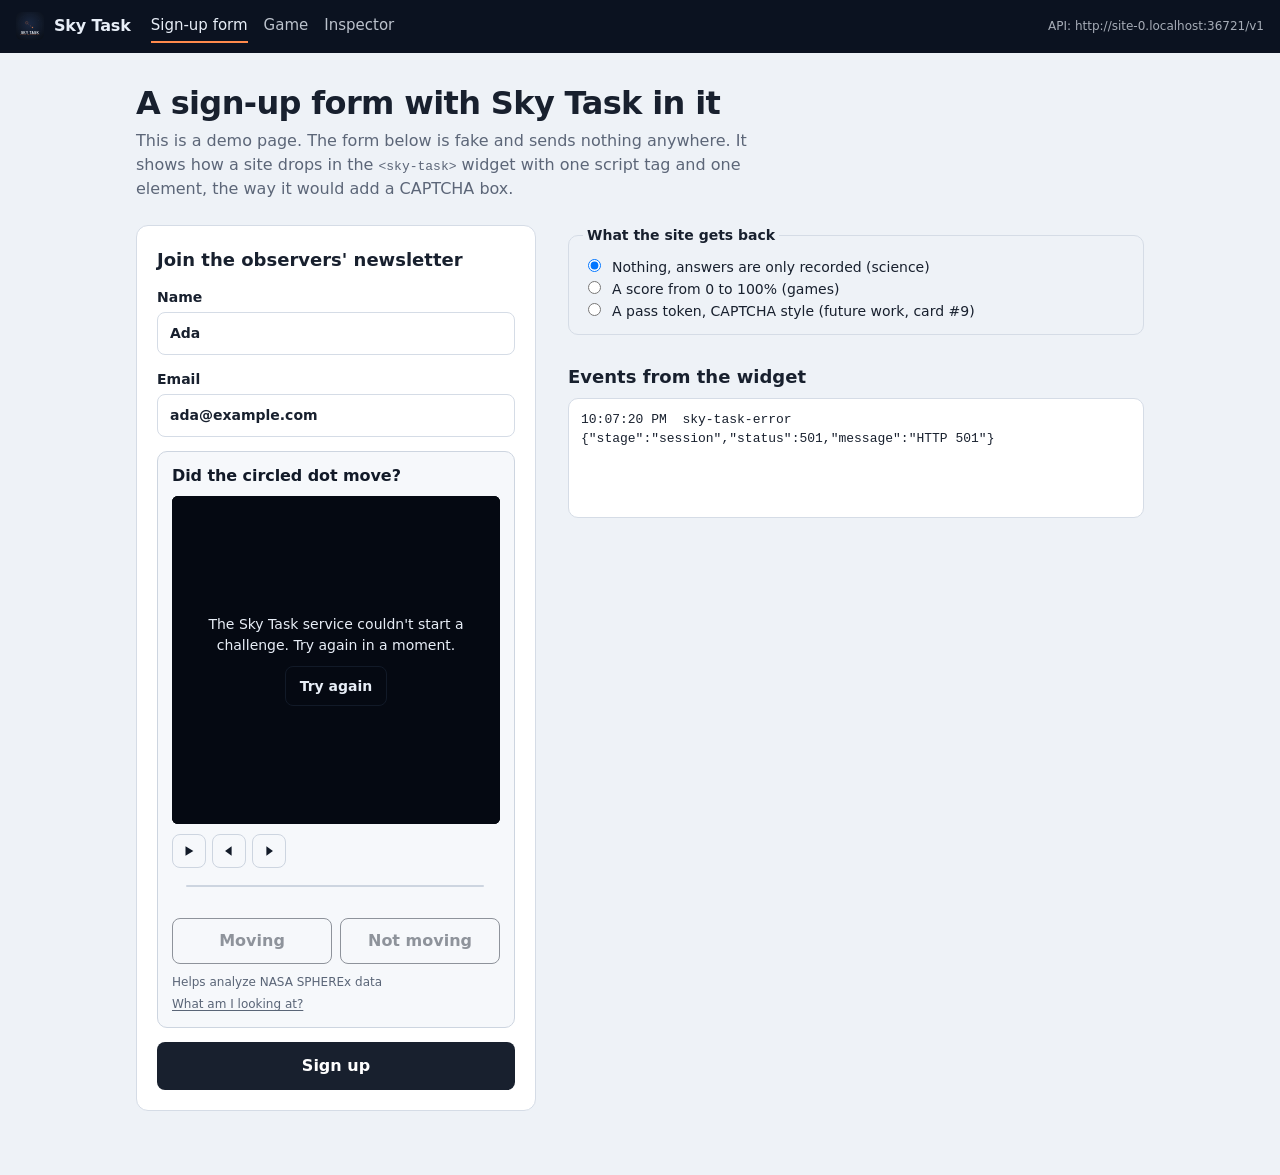
==== explorer/index.html @ f2dfaec3 "Card #7: <sky-task> widget, demo pages, inspector and dev mock server - widget/sky-task.js: self-con" ====
<!doctype html>
<html lang="en">
<head>
<meta charset="utf-8">
<meta name="viewport" content="width=device-width, initial-scale=1">
<title>Sky Task demo form</title>
<link rel="icon" href="assets/sky-task-logo.svg">
<link rel="stylesheet" href="assets/site.css">
<script src="/widget/sky-task.js" defer></script>
<style>
  .grid { display: grid; grid-template-columns: minmax(0, 400px) minmax(0, 1fr); gap: 32px; align-items: start; }
  @media (max-width: 760px) { .grid { grid-template-columns: 1fr; } }
  form.card { background: var(--paper); border: 1px solid var(--line); border-radius: 12px; padding: 20px; display: grid; gap: 14px; }
  form.card h2 { margin: 0; }
  label { display: grid; gap: 4px; font-size: .875rem; font-weight: 600; }
  input[type=text], input[type=email] {
    font: inherit; padding: 10px 12px; border-radius: 8px; border: 1px solid var(--line); background: transparent; color: inherit;
  }
  .submit { font: inherit; font-weight: 650; padding: 12px; border-radius: 8px; border: 0; background: var(--ink); color: var(--paper); cursor: pointer; }
  .submit:disabled { opacity: .4; cursor: not-allowed; }
  fieldset { border: 1px solid var(--line); border-radius: 10px; padding: 10px 14px 12px; margin: 0 0 16px; }
  fieldset label { display: flex; gap: 8px; font-weight: 400; align-items: baseline; }
  legend { font-weight: 650; font-size: .875rem; padding: 0 4px; }
  .log { font: .8125rem/1.45 ui-monospace, SFMono-Regular, Menlo, Consolas, monospace; background: var(--paper); border: 1px solid var(--line);
         border-radius: 10px; padding: 12px; min-height: 120px; max-height: 280px; overflow: auto; white-space: pre-wrap; margin: 0; }
  .sent { font-size: .875rem; color: var(--muted); }
</style>
</head>
<body>
<header class="topbar">
  <a class="brand" href="./"><img src="assets/sky-task-logo.svg" alt="">Sky Task</a>
  <nav aria-label="Demo pages">
    <a href="./" aria-current="page">Sign-up form</a>
    <a href="game.html">Game</a>
    <a href="inspector.html">Inspector</a>
  </nav>
  <span class="api">API: <span data-api-label></span></span>
</header>

<main class="wrap">
  <h1>A sign-up form with Sky Task in it</h1>
  <p class="lede">This is a demo page. The form below is fake and sends nothing anywhere. It shows how a site drops in the <code>&lt;sky-task&gt;</code> widget with one script tag and one element, the way it would add a CAPTCHA box.</p>

  <div class="grid">
    <form class="card" id="signup" novalidate>
      <h2>Join the observers' newsletter</h2>
      <label>Name <input type="text" name="name" autocomplete="name" value="Ada"></label>
      <label>Email <input type="email" name="email" autocomplete="email" value="ada@example.com"></label>
      <sky-task id="w" site-key="demo" count="2" result="none"></sky-task>
      <button class="submit" type="submit" id="go">Sign up</button>
      <p class="sent" id="sent" hidden></p>
    </form>

    <section aria-labelledby="h-mode">
      <fieldset id="mode">
        <legend id="h-mode">What the site gets back</legend>
        <label><input type="radio" name="mode" value="none" checked> Nothing, answers are only recorded (science)</label>
        <label><input type="radio" name="mode" value="score"> A score from 0 to 100% (games)</label>
        <label><input type="radio" name="mode" value="token"> A pass token, CAPTCHA style (future work, card #9)</label>
      </fieldset>
      <h2>Events from the widget</h2>
      <pre class="log" id="log" aria-live="polite">Waiting for the widget…</pre>
    </section>
  </div>
</main>

<script src="assets/config.js"></script>
<script>
  const w = document.getElementById("w");
  const go = document.getElementById("go");
  const log = document.getElementById("log");
  const sent = document.getElementById("sent");
  const lines = [];
  const add = (s) => { lines.unshift(new Date().toLocaleTimeString() + "  " + s); log.textContent = lines.slice(0, 30).join("\n"); };
  const refresh = () => { go.disabled = w.getAttribute("result") === "token" && !w.getResponse(); };

  w.addEventListener("sky-task-result", (e) => { add("sky-task-result " + JSON.stringify(e.detail)); refresh(); });
  w.addEventListener("sky-task-error", (e) => add("sky-task-error " + JSON.stringify(e.detail)));
  document.getElementById("mode").addEventListener("change", (e) => {
    w.setAttribute("result", e.target.value); sent.hidden = true; add("result=\"" + e.target.value + "\""); refresh();
  });
  document.getElementById("signup").addEventListener("submit", (e) => {
    e.preventDefault();
    const tok = new FormData(e.target).get("sky-task-token");
    sent.hidden = false;
    sent.textContent = tok
      ? "Demo only: the form would send the token to your server, which checks it with /siteverify."
      : "Demo only: nothing was sent.";
  });
  refresh();
</script>
</body>
</html>
---- explorer/assets/site.css ----
/* Shared styles for the Sky Task demo pages (not used by the widget, which carries its own). */
:root {
  --night: #0B1220;
  --night-2: #16223A;
  --star: #E8EEF7;
  --ir: #FF8A4C;
  --ink: #18202E;
  --muted: #5C6678;
  --line: #D5DCE6;
  --paper: #FFFFFF;
  --page: #EEF2F7;
  --font: ui-sans-serif, system-ui, -apple-system, "Segoe UI", Roboto, "Helvetica Neue", Arial, sans-serif;
}
@media (prefers-color-scheme: dark) {
  :root:not([data-theme="light"]) { --ink: #E8EEF7; --muted: #9AA6B8; --line: #2B374A; --paper: #131C2C; --page: #0B1220; }
}
:root[data-theme="dark"] { --ink: #E8EEF7; --muted: #9AA6B8; --line: #2B374A; --paper: #131C2C; --page: #0B1220; }

* { box-sizing: border-box; }
html { -webkit-text-size-adjust: 100%; }
body { margin: 0; font-family: var(--font); color: var(--ink); background: var(--page); line-height: 1.5; }
a { color: inherit; }

.topbar {
  display: flex; align-items: center; gap: 12px 20px; flex-wrap: wrap;
  padding: 10px 16px; background: var(--night); color: var(--star);
}
.brand { display: flex; align-items: center; gap: 10px; font-weight: 700; text-decoration: none; letter-spacing: -0.01em; }
.brand img { width: 28px; height: 28px; border-radius: 6px; }
.topbar nav { display: flex; gap: 4px 16px; flex-wrap: wrap; font-size: .9375rem; }
.topbar nav a { text-decoration: none; opacity: .8; padding: 4px 0; border-bottom: 2px solid transparent; }
.topbar nav a:hover { opacity: 1; }
.topbar nav a[aria-current="page"] { opacity: 1; border-bottom-color: var(--ir); }
.topbar .api { margin-left: auto; font-size: .75rem; opacity: .7; overflow-wrap: anywhere; }

.wrap { max-width: 1040px; margin: 0 auto; padding: 32px 16px 64px; }
h1 { font-size: clamp(1.5rem, 4vw, 2rem); line-height: 1.15; letter-spacing: -0.02em; margin: 0 0 8px; }
h2 { font-size: 1.125rem; margin: 28px 0 8px; }
.lede { color: var(--muted); max-width: 62ch; margin: 0 0 24px; }
.demo-note { font-size: .8125rem; color: var(--muted); }

:focus-visible { outline: 2px solid var(--ir); outline-offset: 2px; }
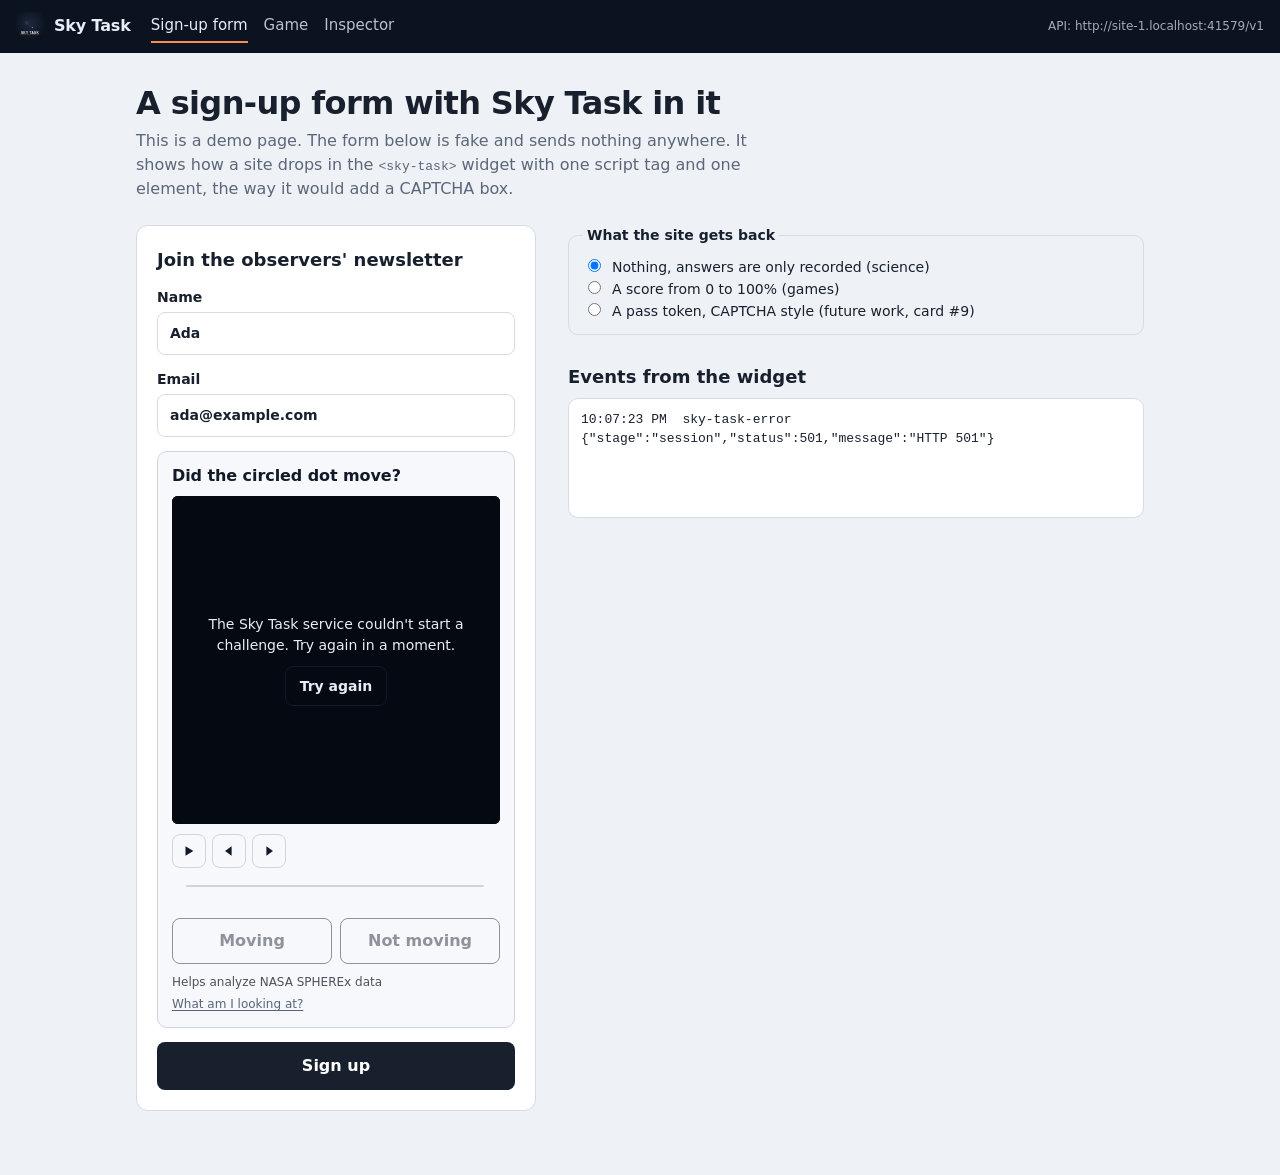
==== commit 6ca034b0: "Card #7: reviewer fixes — protected disclosure, answer guard, real e2e assertions, a11y - Disclosure" ====
--- a/explorer/index.html
+++ b/explorer/index.html
@@ -9,7 +9,8 @@
 <script src="/widget/sky-task.js" defer></script>
 <style>
   .grid { display: grid; grid-template-columns: minmax(0, 400px) minmax(0, 1fr); gap: 32px; align-items: start; }
-  @media (max-width: 760px) { .grid { grid-template-columns: 1fr; } }
+  @media (max-width: 760px) { .grid { grid-template-columns: minmax(0, 1fr); } }
+  .grid > * { min-width: 0; }
   form.card { background: var(--paper); border: 1px solid var(--line); border-radius: 12px; padding: 20px; display: grid; gap: 14px; }
   form.card h2 { margin: 0; }
   label { display: grid; gap: 4px; font-size: .875rem; font-weight: 600; }
@@ -22,7 +23,7 @@
   fieldset label { display: flex; gap: 8px; font-weight: 400; align-items: baseline; }
   legend { font-weight: 650; font-size: .875rem; padding: 0 4px; }
   .log { font: .8125rem/1.45 ui-monospace, SFMono-Regular, Menlo, Consolas, monospace; background: var(--paper); border: 1px solid var(--line);
-         border-radius: 10px; padding: 12px; min-height: 120px; max-height: 280px; overflow: auto; white-space: pre-wrap; margin: 0; }
+         border-radius: 10px; padding: 12px; min-height: 120px; max-height: 280px; overflow: auto; white-space: pre-wrap; overflow-wrap: anywhere; margin: 0; }
   .sent { font-size: .875rem; color: var(--muted); }
 </style>
 </head>
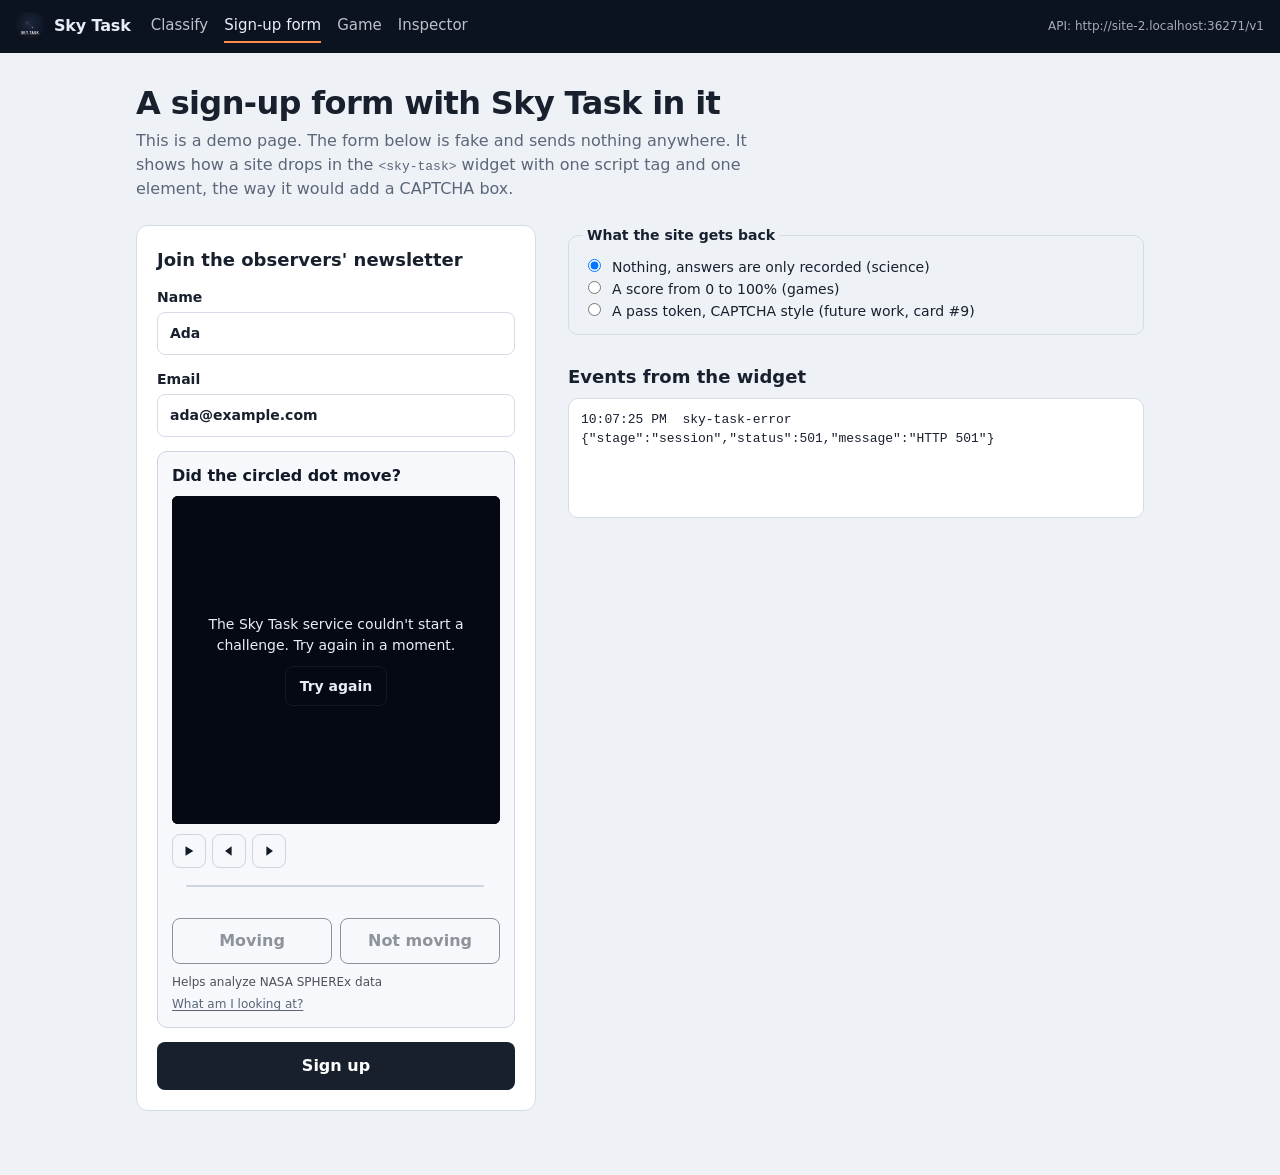
==== commit 33190447: "Card #4: tasks and answers in Firestore + private bucket, PC sync script, /v1/stats, classify page -" ====
--- a/explorer/index.html
+++ b/explorer/index.html
@@ -31,6 +31,7 @@
 <header class="topbar">
   <a class="brand" href="./"><img src="assets/sky-task-logo.svg" alt="">Sky Task</a>
   <nav aria-label="Demo pages">
+    <a href="classify.html">Classify</a>
     <a href="./" aria-current="page">Sign-up form</a>
     <a href="game.html">Game</a>
     <a href="inspector.html">Inspector</a>
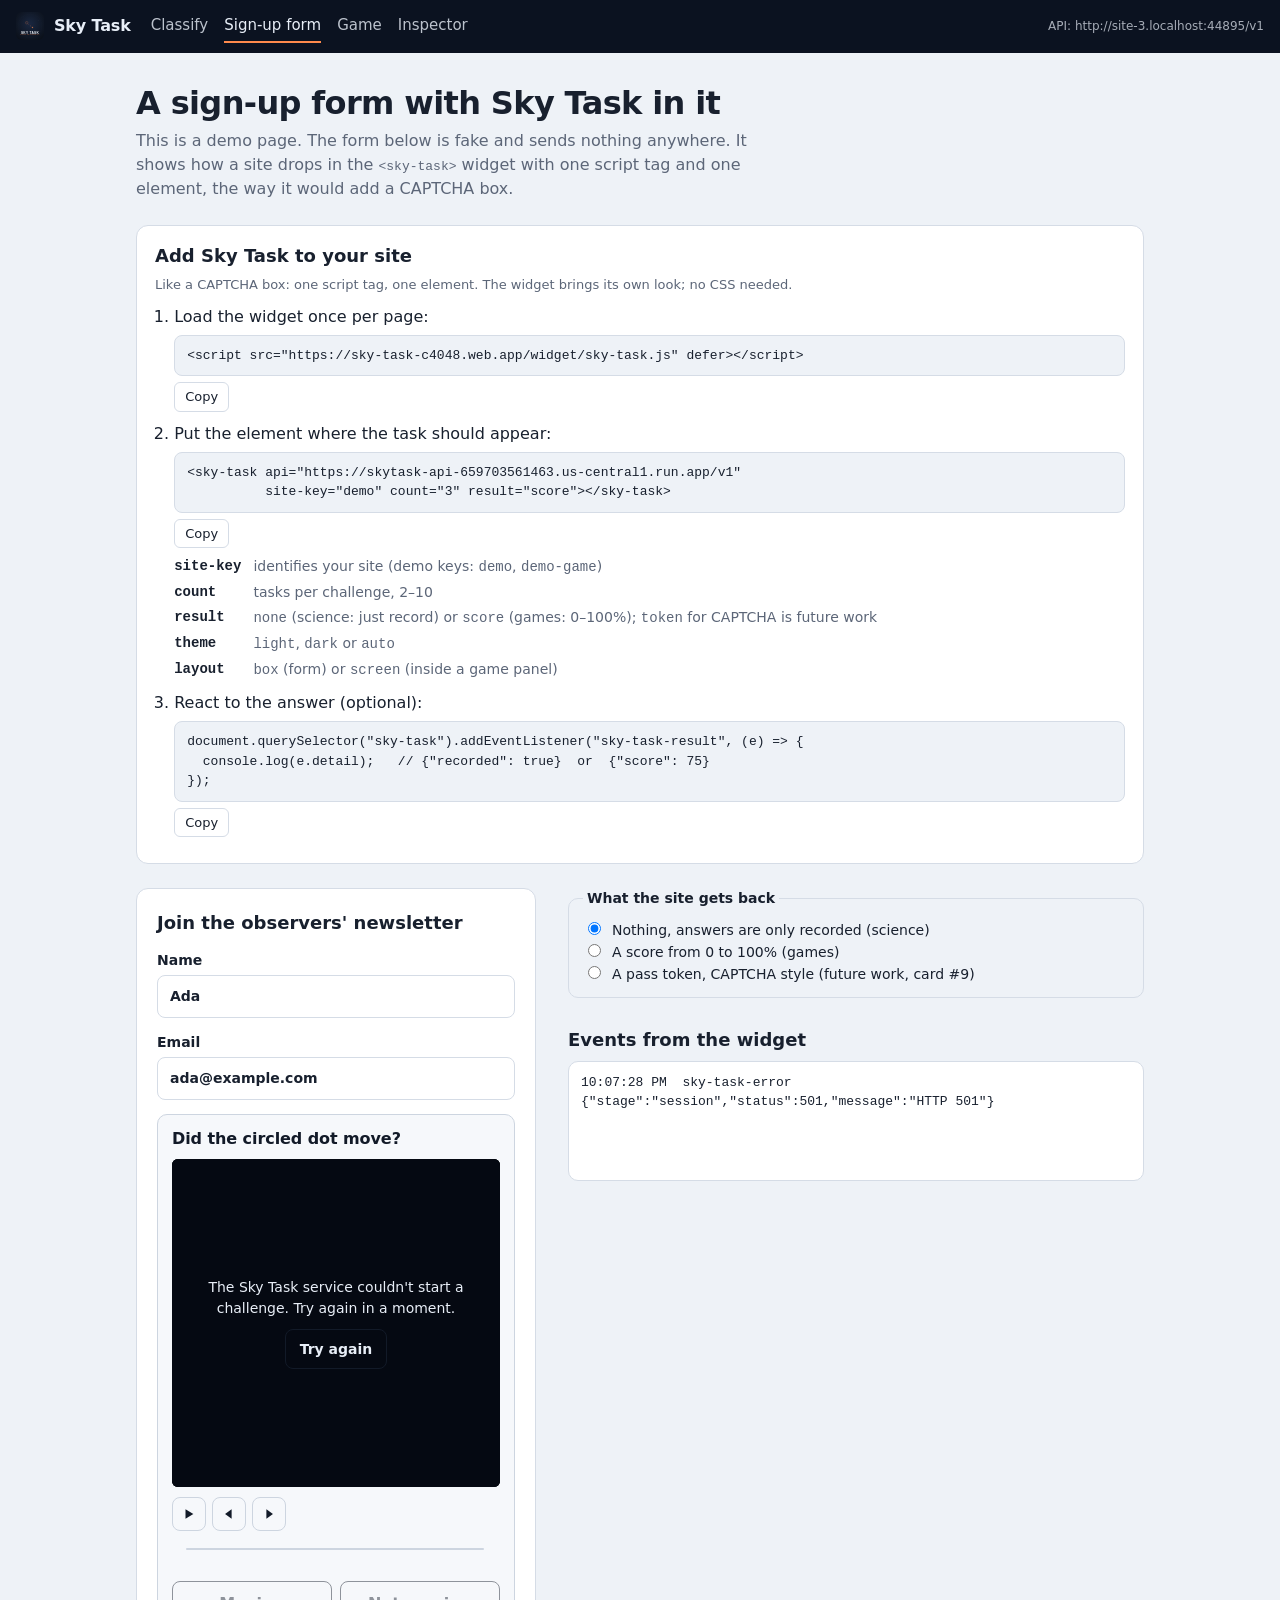
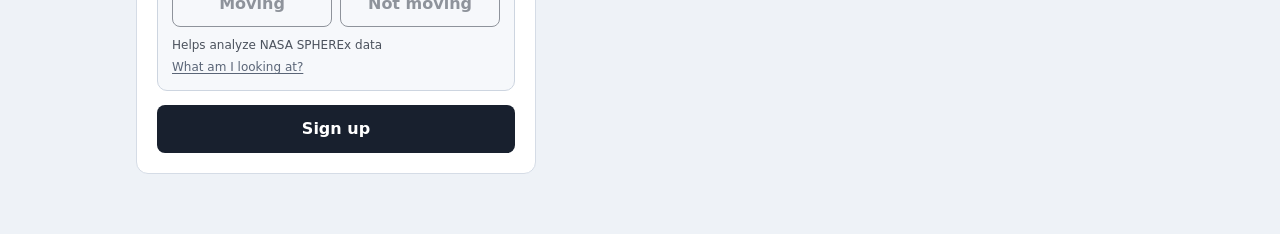
==== commit 65bf938f: "Field reuse for science/games once all fields are seen; embed instructions; open CORS - serving: str" ====
--- a/explorer/index.html
+++ b/explorer/index.html
@@ -42,6 +42,40 @@
 <main class="wrap">
   <h1>A sign-up form with Sky Task in it</h1>
   <p class="lede">This is a demo page. The form below is fake and sends nothing anywhere. It shows how a site drops in the <code>&lt;sky-task&gt;</code> widget with one script tag and one element, the way it would add a CAPTCHA box.</p>
+  <section class="embed" aria-labelledby="embed-h">
+    <h2 id="embed-h">Add Sky Task to your site</h2>
+    <p class="fine" style="margin:0">Like a CAPTCHA box: one script tag, one element. The widget brings its own look; no CSS needed.</p>
+    <ol>
+      <li>Load the widget once per page:
+        <pre id="emb1">&lt;script src="https://sky-task-c4048.web.app/widget/sky-task.js" defer&gt;&lt;/script&gt;</pre>
+        <button class="copy" type="button" data-copy="emb1">Copy</button></li>
+      <li>Put the element where the task should appear:
+        <pre id="emb2">&lt;sky-task api="https://skytask-api-659703561463.us-central1.run.app/v1"
+          site-key="demo" count="3" result="score"&gt;&lt;/sky-task&gt;</pre>
+        <button class="copy" type="button" data-copy="emb2">Copy</button>
+        <dl>
+          <dt>site-key</dt><dd>identifies your site (demo keys: <code>demo</code>, <code>demo-game</code>)</dd>
+          <dt>count</dt><dd>tasks per challenge, 2–10</dd>
+          <dt>result</dt><dd><code>none</code> (science: just record) or <code>score</code> (games: 0–100%); <code>token</code> for CAPTCHA is future work</dd>
+          <dt>theme</dt><dd><code>light</code>, <code>dark</code> or <code>auto</code></dd>
+          <dt>layout</dt><dd><code>box</code> (form) or <code>screen</code> (inside a game panel)</dd>
+        </dl></li>
+      <li>React to the answer (optional):
+        <pre id="emb3">document.querySelector("sky-task").addEventListener("sky-task-result", (e) =&gt; {
+  console.log(e.detail);   // {"recorded": true}  or  {"score": 75}
+});</pre>
+        <button class="copy" type="button" data-copy="emb3">Copy</button></li>
+    </ol>
+  </section>
+  <script>
+    document.querySelectorAll(".embed .copy").forEach(function (b) {
+      b.addEventListener("click", function () {
+        var t = document.getElementById(b.dataset.copy).textContent;
+        try { navigator.clipboard.writeText(t).then(function () { b.textContent = "Copied"; setTimeout(function () { b.textContent = "Copy"; }, 1500); }); } catch (e) {}
+      });
+    });
+  </script>
+
 
   <div class="grid">
     <form class="card" id="signup" novalidate>
--- a/explorer/assets/site.css
+++ b/explorer/assets/site.css
@@ -40,3 +40,15 @@
 .demo-note { font-size: .8125rem; color: var(--muted); }
 
 :focus-visible { outline: 2px solid var(--ir); outline-offset: 2px; }
+/* "Add Sky Task to your site" box (index + inspector) */
+.embed { background: var(--paper); border: 1px solid var(--line); border-radius: 12px; padding: 16px 18px; margin: 0 0 24px; }
+.embed h2 { margin: 0 0 6px; font-size: 1.125rem; }
+.embed ol { margin: 8px 0 0; padding-left: 1.2em; }
+.embed li { margin: 10px 0; }
+.embed pre { margin: 6px 0 0; padding: 10px 12px; border-radius: 8px; border: 1px solid var(--line); background: var(--page);
+             font: .8125rem/1.5 ui-monospace, SFMono-Regular, Menlo, Consolas, monospace; white-space: pre-wrap; overflow-wrap: anywhere; }
+.embed .copy { font: inherit; font-size: .8125rem; margin-top: 6px; padding: 4px 10px; border-radius: 6px; border: 1px solid var(--line); background: transparent; color: inherit; cursor: pointer; }
+.embed dl { display: grid; grid-template-columns: max-content 1fr; gap: 4px 12px; margin: 8px 0 0; font-size: .875rem; }
+.embed dt { font-family: ui-monospace, SFMono-Regular, Menlo, Consolas, monospace; font-weight: 600; }
+.embed dd { margin: 0; color: var(--muted); }
+.fine { font-size: .8125rem; color: var(--muted); }
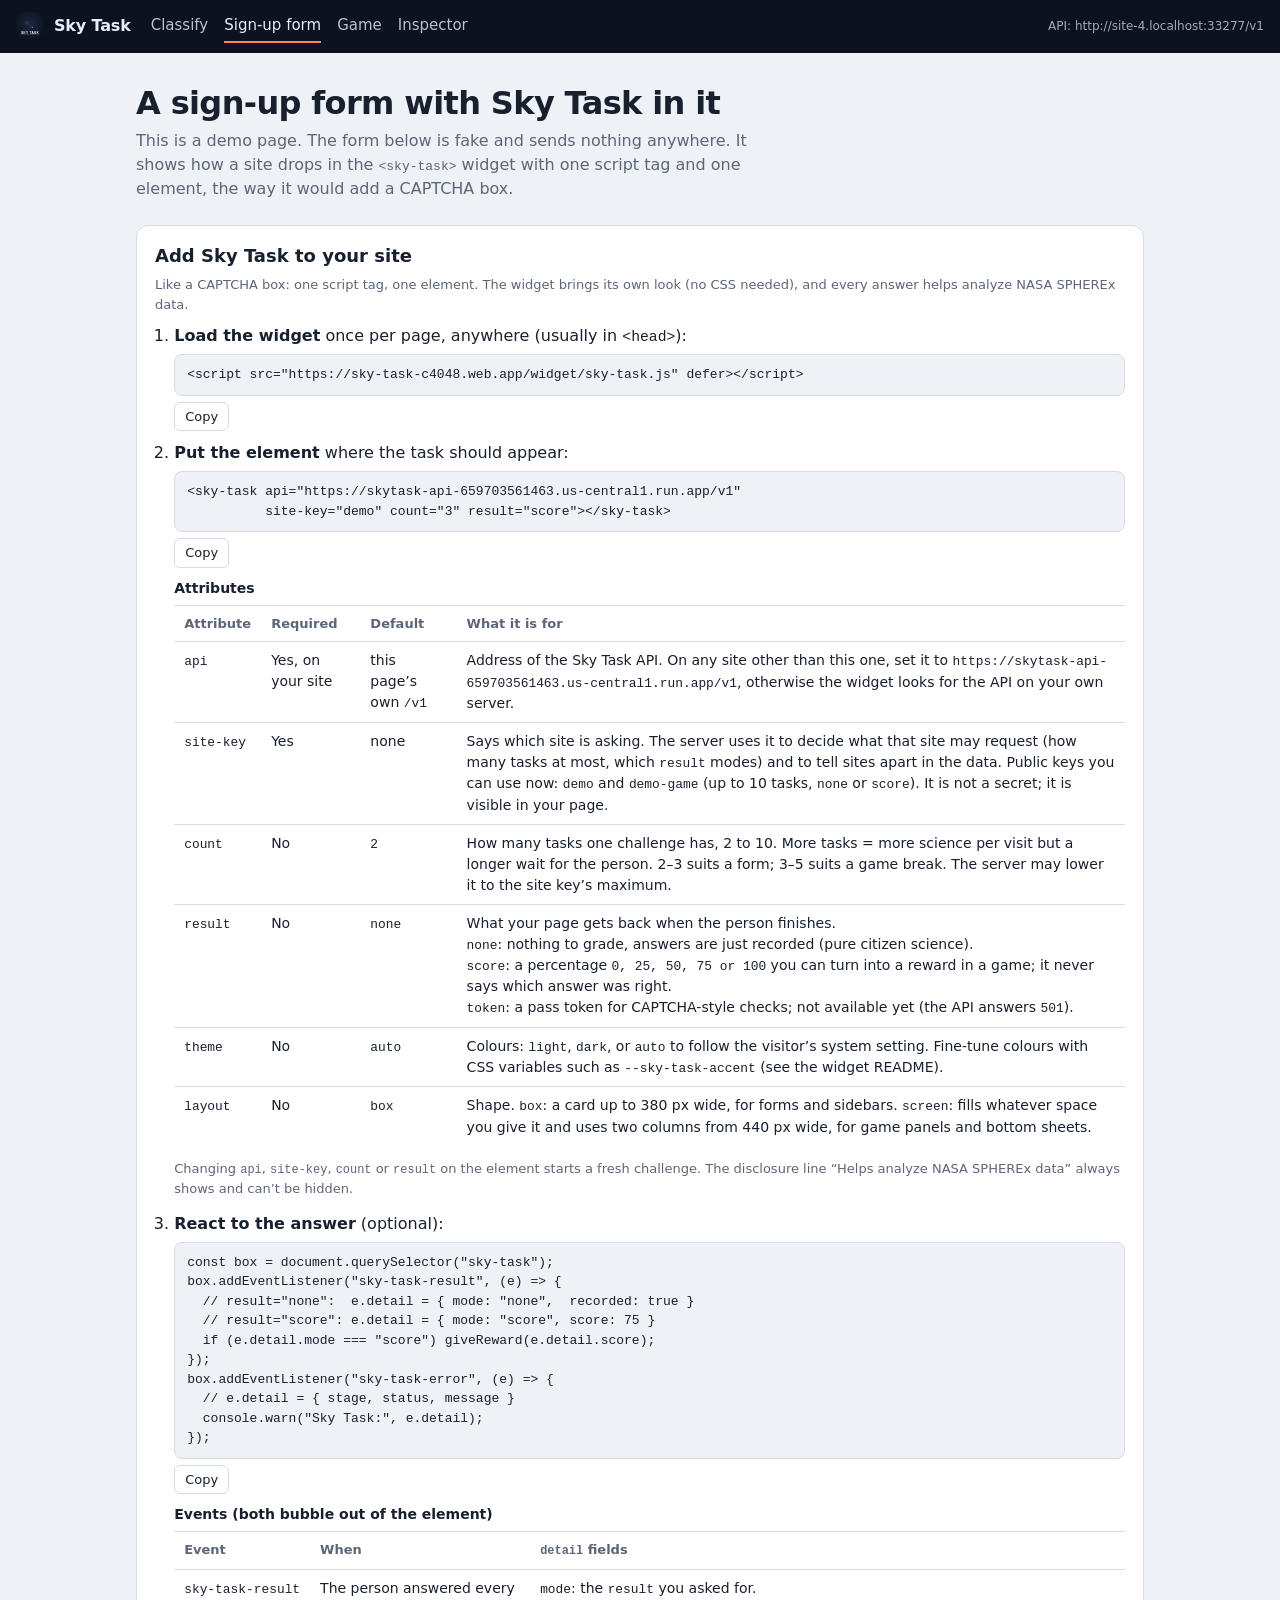
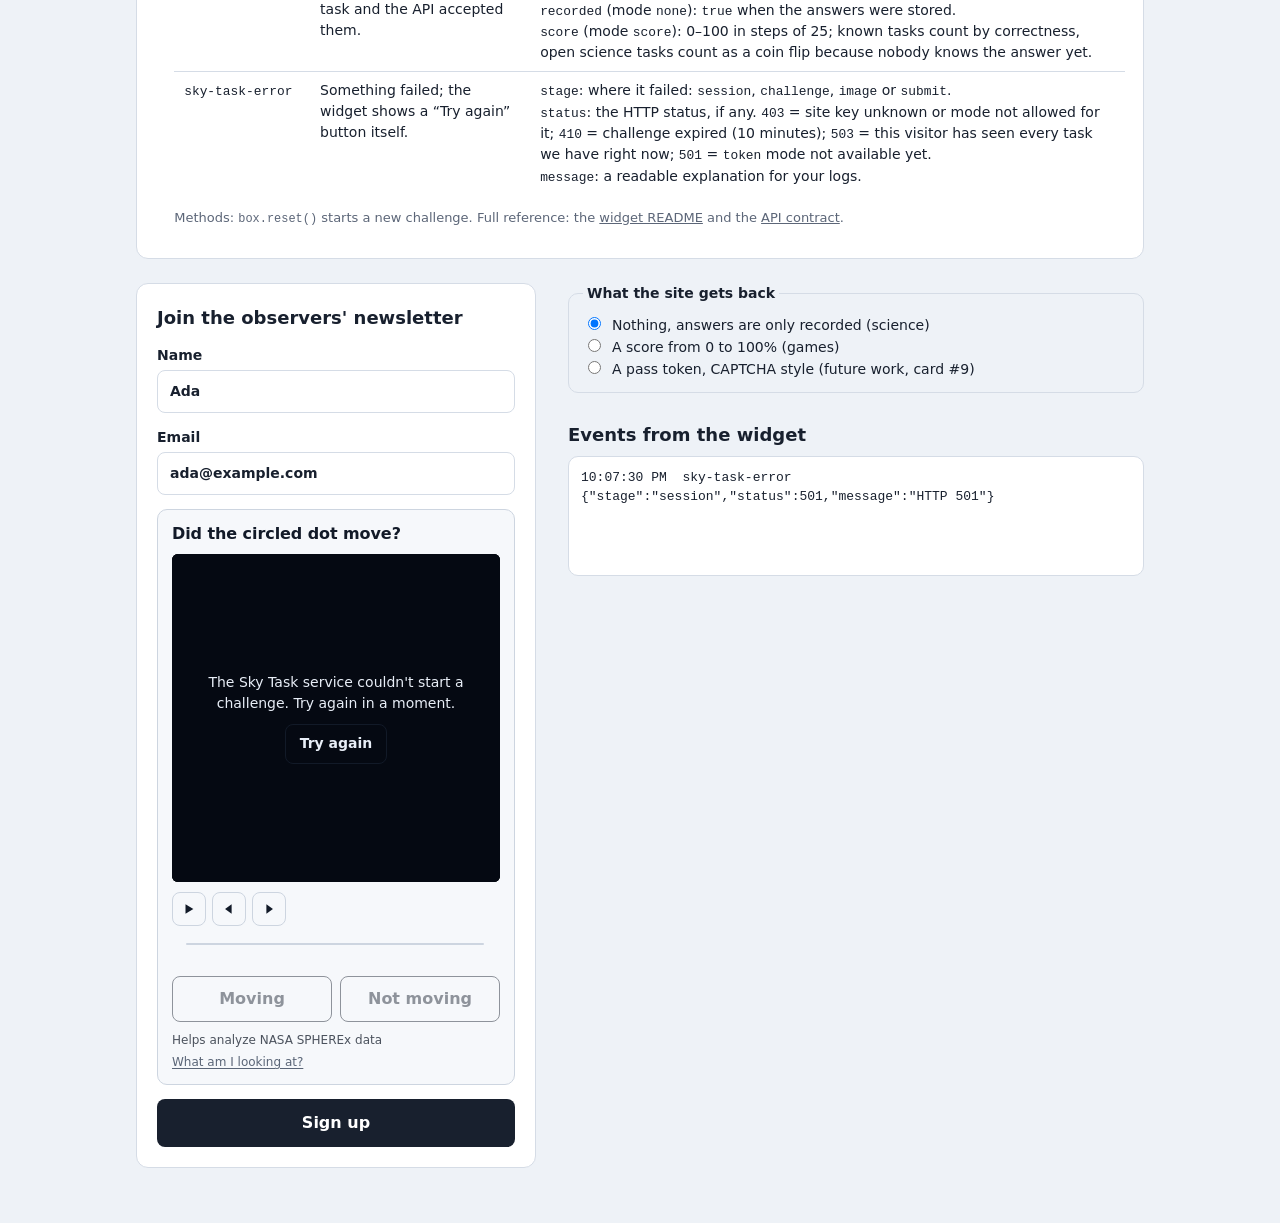
==== commit f1c02a11: "Embed box: full attribute and event reference (required, default, purpose, detail fields, error stat" ====
--- a/explorer/index.html
+++ b/explorer/index.html
@@ -44,27 +44,57 @@
   <p class="lede">This is a demo page. The form below is fake and sends nothing anywhere. It shows how a site drops in the <code>&lt;sky-task&gt;</code> widget with one script tag and one element, the way it would add a CAPTCHA box.</p>
   <section class="embed" aria-labelledby="embed-h">
     <h2 id="embed-h">Add Sky Task to your site</h2>
-    <p class="fine" style="margin:0">Like a CAPTCHA box: one script tag, one element. The widget brings its own look; no CSS needed.</p>
+    <p class="fine" style="margin:0">Like a CAPTCHA box: one script tag, one element. The widget brings its own look (no CSS needed), and every answer helps analyze NASA SPHEREx data.</p>
     <ol>
-      <li>Load the widget once per page:
+      <li><b>Load the widget</b> once per page, anywhere (usually in <code>&lt;head&gt;</code>):
         <pre id="emb1">&lt;script src="https://sky-task-c4048.web.app/widget/sky-task.js" defer&gt;&lt;/script&gt;</pre>
         <button class="copy" type="button" data-copy="emb1">Copy</button></li>
-      <li>Put the element where the task should appear:
+      <li><b>Put the element</b> where the task should appear:
         <pre id="emb2">&lt;sky-task api="https://skytask-api-659703561463.us-central1.run.app/v1"
           site-key="demo" count="3" result="score"&gt;&lt;/sky-task&gt;</pre>
         <button class="copy" type="button" data-copy="emb2">Copy</button>
-        <dl>
-          <dt>site-key</dt><dd>identifies your site (demo keys: <code>demo</code>, <code>demo-game</code>)</dd>
-          <dt>count</dt><dd>tasks per challenge, 2–10</dd>
-          <dt>result</dt><dd><code>none</code> (science: just record) or <code>score</code> (games: 0–100%); <code>token</code> for CAPTCHA is future work</dd>
-          <dt>theme</dt><dd><code>light</code>, <code>dark</code> or <code>auto</code></dd>
-          <dt>layout</dt><dd><code>box</code> (form) or <code>screen</code> (inside a game panel)</dd>
-        </dl></li>
-      <li>React to the answer (optional):
-        <pre id="emb3">document.querySelector("sky-task").addEventListener("sky-task-result", (e) =&gt; {
-  console.log(e.detail);   // {"recorded": true}  or  {"score": 75}
+        <div class="ref-wrap"><table class="ref">
+          <caption>Attributes</caption>
+          <thead><tr><th>Attribute</th><th>Required</th><th>Default</th><th>What it is for</th></tr></thead>
+          <tbody>
+            <tr><td><code>api</code></td><td>Yes, on your site</td><td>this page’s own <code>/v1</code></td>
+              <td>Address of the Sky Task API. On any site other than this one, set it to <code>https://skytask-api-659703561463.us-central1.run.app/v1</code>, otherwise the widget looks for the API on your own server.</td></tr>
+            <tr><td><code>site-key</code></td><td>Yes</td><td>none</td>
+              <td>Says which site is asking. The server uses it to decide what that site may request (how many tasks at most, which <code>result</code> modes) and to tell sites apart in the data. Public keys you can use now: <code>demo</code> and <code>demo-game</code> (up to 10 tasks, <code>none</code> or <code>score</code>). It is not a secret; it is visible in your page.</td></tr>
+            <tr><td><code>count</code></td><td>No</td><td><code>2</code></td>
+              <td>How many tasks one challenge has, 2 to 10. More tasks = more science per visit but a longer wait for the person. 2–3 suits a form; 3–5 suits a game break. The server may lower it to the site key’s maximum.</td></tr>
+            <tr><td><code>result</code></td><td>No</td><td><code>none</code></td>
+              <td>What your page gets back when the person finishes.<br><code>none</code>: nothing to grade, answers are just recorded (pure citizen science).<br><code>score</code>: a percentage <code>0, 25, 50, 75 or 100</code> you can turn into a reward in a game; it never says which answer was right.<br><code>token</code>: a pass token for CAPTCHA-style checks; not available yet (the API answers <code>501</code>).</td></tr>
+            <tr><td><code>theme</code></td><td>No</td><td><code>auto</code></td>
+              <td>Colours: <code>light</code>, <code>dark</code>, or <code>auto</code> to follow the visitor’s system setting. Fine-tune colours with CSS variables such as <code>--sky-task-accent</code> (see the widget README).</td></tr>
+            <tr><td><code>layout</code></td><td>No</td><td><code>box</code></td>
+              <td>Shape. <code>box</code>: a card up to 380 px wide, for forms and sidebars. <code>screen</code>: fills whatever space you give it and uses two columns from 440 px wide, for game panels and bottom sheets.</td></tr>
+          </tbody>
+        </table></div>
+        <p class="fine">Changing <code>api</code>, <code>site-key</code>, <code>count</code> or <code>result</code> on the element starts a fresh challenge. The disclosure line “Helps analyze NASA SPHEREx data” always shows and can’t be hidden.</p></li>
+      <li><b>React to the answer</b> (optional):
+        <pre id="emb3">const box = document.querySelector("sky-task");
+box.addEventListener("sky-task-result", (e) =&gt; {
+  // result="none":  e.detail = { mode: "none",  recorded: true }
+  // result="score": e.detail = { mode: "score", score: 75 }
+  if (e.detail.mode === "score") giveReward(e.detail.score);
+});
+box.addEventListener("sky-task-error", (e) =&gt; {
+  // e.detail = { stage, status, message }
+  console.warn("Sky Task:", e.detail);
 });</pre>
-        <button class="copy" type="button" data-copy="emb3">Copy</button></li>
+        <button class="copy" type="button" data-copy="emb3">Copy</button>
+        <div class="ref-wrap"><table class="ref">
+          <caption>Events (both bubble out of the element)</caption>
+          <thead><tr><th>Event</th><th>When</th><th><code>detail</code> fields</th></tr></thead>
+          <tbody>
+            <tr><td><code>sky-task-result</code></td><td>The person answered every task and the API accepted them.</td>
+              <td><code>mode</code>: the <code>result</code> you asked for.<br><code>recorded</code> (mode <code>none</code>): <code>true</code> when the answers were stored.<br><code>score</code> (mode <code>score</code>): 0–100 in steps of 25; known tasks count by correctness, open science tasks count as a coin flip because nobody knows the answer yet.</td></tr>
+            <tr><td><code>sky-task-error</code></td><td>Something failed; the widget shows a “Try again” button itself.</td>
+              <td><code>stage</code>: where it failed: <code>session</code>, <code>challenge</code>, <code>image</code> or <code>submit</code>.<br><code>status</code>: the HTTP status, if any. <code>403</code> = site key unknown or mode not allowed for it; <code>410</code> = challenge expired (10 minutes); <code>503</code> = this visitor has seen every task we have right now; <code>501</code> = <code>token</code> mode not available yet.<br><code>message</code>: a readable explanation for your logs.</td></tr>
+          </tbody>
+        </table></div>
+        <p class="fine">Methods: <code>box.reset()</code> starts a new challenge. Full reference: the <a href="https://github.com/antonioaltamiranoma/SkyTask-NasaSpaceApps2026/blob/main/widget/README.md">widget README</a> and the <a href="https://github.com/antonioaltamiranoma/SkyTask-NasaSpaceApps2026/blob/main/docs/api-contract.yaml">API contract</a>.</p></li>
     </ol>
   </section>
   <script>
--- a/explorer/assets/site.css
+++ b/explorer/assets/site.css
@@ -52,3 +52,10 @@
 .embed dt { font-family: ui-monospace, SFMono-Regular, Menlo, Consolas, monospace; font-weight: 600; }
 .embed dd { margin: 0; color: var(--muted); }
 .fine { font-size: .8125rem; color: var(--muted); }
+.embed .ref-wrap { overflow-x: auto; margin-top: 10px; }
+.embed table.ref { border-collapse: collapse; width: 100%; font-size: .875rem; min-width: 560px; }
+.embed table.ref caption { text-align: left; font-weight: 650; padding: 0 0 6px; }
+.embed table.ref th, .embed table.ref td { text-align: left; vertical-align: top; padding: 8px 10px; border-top: 1px solid var(--line); }
+.embed table.ref th { font-size: .8125rem; color: var(--muted); font-weight: 600; }
+.embed table.ref td:first-child { white-space: nowrap; }
+.embed code { font-family: ui-monospace, SFMono-Regular, Menlo, Consolas, monospace; font-size: .92em; }
